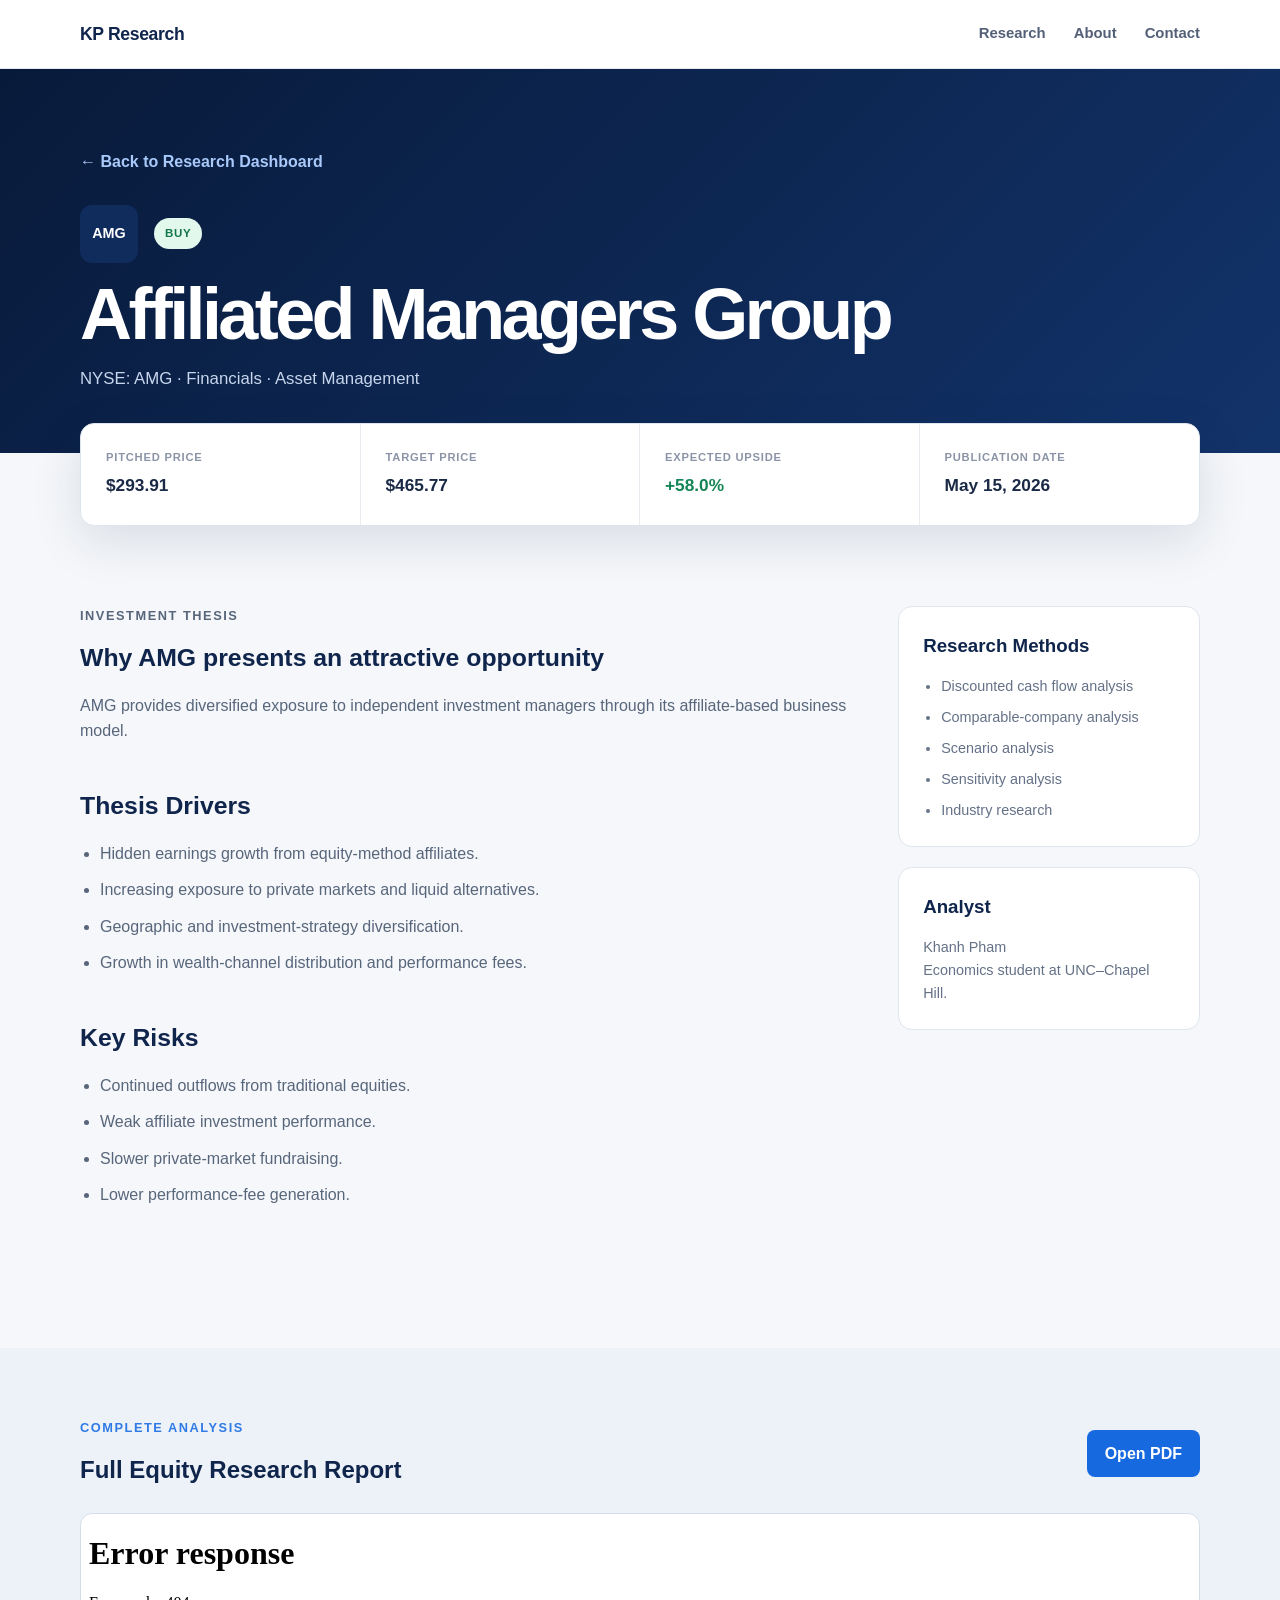
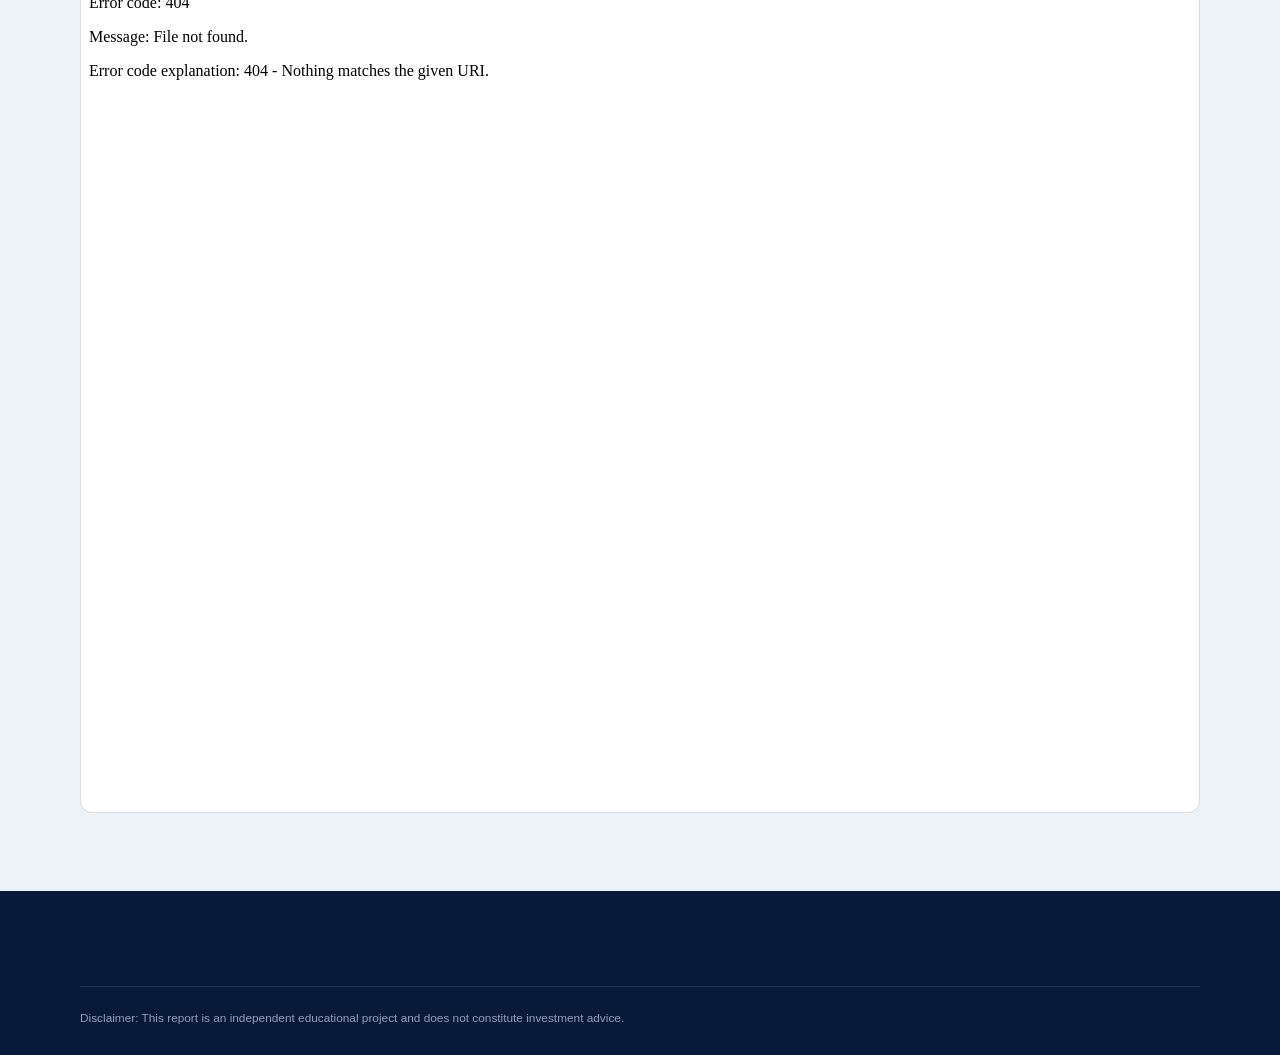
==== reports/amg.html @ aa990ad4 "Create amg.html" ====
<!DOCTYPE html>
<html lang="en">
<head>
    <meta charset="UTF-8">

    <meta
        name="viewport"
        content="width=device-width, initial-scale=1.0"
    >

    <title>AMG Equity Research | Khanh Pham</title>

    <link rel="stylesheet" href="../styles.css">
</head>

<body>
    <header class="site-header">
        <nav class="navbar container">
            <a class="brand" href="../index.html">
                KP Research
            </a>

            <div class="nav-links">
                <a href="../index.html#coverage">Research</a>
                <a href="../index.html#about">About</a>
                <a href="../index.html#contact">Contact</a>
            </div>
        </nav>
    </header>

    <main>
        <section class="report-hero">
            <div class="container">
                <a class="back-link" href="../index.html">
                    ← Back to Research Dashboard
                </a>

                <div class="report-company-line">
                    <div class="ticker-box">AMG</div>
                    <span class="rating buy">BUY</span>
                </div>

                <h1>Affiliated Managers Group</h1>

                <p class="report-subtitle">
                    NYSE: AMG · Financials · Asset Management
                </p>
            </div>
        </section>

        <section class="report-summary">
            <div class="container">
                <div class="summary-panel">
                    <div class="summary-item">
                        <p class="label">Pitched Price</p>
                        <p class="metric">$293.91</p>
                    </div>

                    <div class="summary-item">
                        <p class="label">Target Price</p>
                        <p class="metric">$465.77</p>
                    </div>

                    <div class="summary-item">
                        <p class="label">Expected Upside</p>
                        <p class="metric positive">+58.0%</p>
                    </div>

                    <div class="summary-item">
                        <p class="label">Publication Date</p>
                        <p class="metric">May 15, 2026</p>
                    </div>
                </div>
            </div>
        </section>

        <section class="report-content">
            <div class="container report-layout">
                <div>
                    <section class="report-section">
                        <p class="eyebrow">Investment Thesis</p>
                        <h2>Why AMG presents an attractive opportunity</h2>

                        <p>
                            AMG provides diversified exposure to independent
                            investment managers through its affiliate-based
                            business model.
                        </p>
                    </section>

                    <section class="report-section">
                        <h2>Thesis Drivers</h2>

                        <ul>
                            <li>
                                Hidden earnings growth from equity-method
                                affiliates.
                            </li>

                            <li>
                                Increasing exposure to private markets and
                                liquid alternatives.
                            </li>

                            <li>
                                Geographic and investment-strategy
                                diversification.
                            </li>

                            <li>
                                Growth in wealth-channel distribution and
                                performance fees.
                            </li>
                        </ul>
                    </section>

                    <section class="report-section">
                        <h2>Key Risks</h2>

                        <ul>
                            <li>Continued outflows from traditional equities.</li>
                            <li>Weak affiliate investment performance.</li>
                            <li>Slower private-market fundraising.</li>
                            <li>Lower performance-fee generation.</li>
                        </ul>
                    </section>
                </div>

                <aside>
                    <div class="sidebar-card">
                        <h3>Research Methods</h3>

                        <ul>
                            <li>Discounted cash flow analysis</li>
                            <li>Comparable-company analysis</li>
                            <li>Scenario analysis</li>
                            <li>Sensitivity analysis</li>
                            <li>Industry research</li>
                        </ul>
                    </div>

                    <div class="sidebar-card">
                        <h3>Analyst</h3>
                        <p>Khanh Pham</p>
                        <p>Economics student at UNC–Chapel Hill.</p>
                    </div>
                </aside>
            </div>
        </section>

        <section class="pdf-section">
            <div class="container">
                <div class="pdf-heading">
                    <div>
                        <p class="eyebrow">Complete Analysis</p>
                        <h2>Full Equity Research Report</h2>
                    </div>

                    <a
                        class="download-button"
                        href="../pdfs/AMG_Stock_Pitch.pdf"
                        target="_blank"
                        rel="noopener noreferrer"
                    >
                        Open PDF
                    </a>
                </div>

                <iframe
                    class="pdf-frame"
                    src="../pdfs/AMG_Stock_Pitch.pdf"
                    title="AMG Equity Research Report"
                >
                </iframe>
            </div>
        </section>
    </main>

    <footer class="site-footer">
        <div class="container disclaimer">
            <p>
                Disclaimer: This report is an independent educational
                project and does not constitute investment advice.
            </p>
        </div>
    </footer>
</body>
</html>
---- styles.css ----
/* =========================
   Basic reset
========================= */

* {
    box-sizing: border-box;
    margin: 0;
    padding: 0;
}

html {
    scroll-behavior: smooth;
}

body {
    background: #f5f7fa;
    color: #172033;
    font-family:
        Inter,
        -apple-system,
        BlinkMacSystemFont,
        "Segoe UI",
        sans-serif;
    line-height: 1.6;
}

a {
    color: inherit;
    text-decoration: none;
}

.container {
    width: min(1120px, calc(100% - 40px));
    margin: 0 auto;
}

/* =========================
   Navigation
========================= */

.site-header {
    position: sticky;
    top: 0;
    z-index: 100;
    border-bottom: 1px solid #e4e8ef;
    background: rgba(255, 255, 255, 0.94);
    backdrop-filter: blur(12px);
}

.navbar {
    display: flex;
    align-items: center;
    justify-content: space-between;
    min-height: 68px;
}

.brand {
    color: #10254c;
    font-size: 1.1rem;
    font-weight: 800;
    letter-spacing: -0.02em;
}

.nav-links {
    display: flex;
    gap: 28px;
}

.nav-links a {
    color: #536078;
    font-size: 0.93rem;
    font-weight: 600;
}

.nav-links a:hover {
    color: #1769e0;
}

/* =========================
   Hero
========================= */

.hero {
    padding: 96px 0 72px;
    background:
        radial-gradient(
            circle at top right,
            rgba(39, 111, 232, 0.16),
            transparent 34%
        ),
        linear-gradient(135deg, #081a3a, #102d5e);
    color: white;
}

.hero-content {
    max-width: 900px;
}

.eyebrow {
    margin-bottom: 12px;
    color: #2f7ae5;
    font-size: 0.8rem;
    font-weight: 800;
    letter-spacing: 0.12em;
    text-transform: uppercase;
}

.hero .eyebrow {
    color: #8dbbff;
}

.hero h1 {
    margin-bottom: 18px;
    font-size: clamp(3rem, 7vw, 5.5rem);
    line-height: 1;
    letter-spacing: -0.055em;
}

.hero-description {
    max-width: 720px;
    color: #d6e2f5;
    font-size: 1.2rem;
}

.hero-tags {
    display: flex;
    flex-wrap: wrap;
    gap: 10px;
    margin-top: 30px;
}

.hero-tags span {
    border: 1px solid rgba(255, 255, 255, 0.24);
    border-radius: 999px;
    padding: 8px 14px;
    background: rgba(255, 255, 255, 0.08);
    color: #e7effc;
    font-size: 0.84rem;
}

/* =========================
   Statistics
========================= */

.statistics {
    position: relative;
    margin-top: -28px;
}

.statistics-grid {
    display: grid;
    grid-template-columns: repeat(4, 1fr);
    overflow: hidden;
    border: 1px solid #e3e8f0;
    border-radius: 14px;
    background: white;
    box-shadow: 0 14px 45px rgba(20, 37, 68, 0.1);
}

.stat-card {
    padding: 28px;
    border-right: 1px solid #e8ecf2;
}

.stat-card:last-child {
    border-right: none;
}

.stat-number {
    color: #10254c;
    font-size: 1.65rem;
    font-weight: 800;
}

.stat-label {
    margin-top: 3px;
    color: #6c778c;
    font-size: 0.83rem;
}

/* =========================
   Coverage dashboard
========================= */

.coverage-section {
    padding: 92px 0;
}

.section-heading {
    display: flex;
    align-items: flex-end;
    justify-content: space-between;
    gap: 32px;
    margin-bottom: 35px;
}

.section-heading h2,
.about-section h2 {
    color: #10254c;
    font-size: clamp(2rem, 4vw, 3rem);
    line-height: 1.1;
    letter-spacing: -0.04em;
}

.section-description {
    max-width: 490px;
    color: #68748a;
}

.research-grid {
    display: grid;
    grid-template-columns: repeat(2, 1fr);
    gap: 24px;
}

.research-card {
    display: flex;
    flex-direction: column;
    min-height: 410px;
    overflow: hidden;
    border: 1px solid #dfe5ed;
    border-radius: 16px;
    padding: 28px;
    background: white;
    box-shadow: 0 8px 28px rgba(18, 40, 77, 0.06);
    transition:
        transform 180ms ease,
        box-shadow 180ms ease,
        border-color 180ms ease;
}

.research-card:hover {
    transform: translateY(-5px);
    border-color: #9bbcea;
    box-shadow: 0 18px 46px rgba(18, 40, 77, 0.12);
}

.card-top {
    display: flex;
    align-items: flex-start;
    justify-content: space-between;
    gap: 20px;
}

.company-identity {
    display: flex;
    align-items: center;
    gap: 14px;
}

.ticker-box {
    display: grid;
    width: 58px;
    height: 58px;
    place-items: center;
    border-radius: 12px;
    background: #102c5c;
    color: white;
    font-size: 0.9rem;
    font-weight: 800;
}

.company-name {
    color: #17233a;
    font-size: 1.05rem;
    font-weight: 750;
}

.company-sector {
    margin-top: 3px;
    color: #7a8496;
    font-size: 0.78rem;
}

.rating {
    border-radius: 999px;
    padding: 6px 11px;
    font-size: 0.72rem;
    font-weight: 850;
    letter-spacing: 0.06em;
}

.buy {
    background: #e2f8ed;
    color: #13764a;
}

.hold {
    background: #fff3d2;
    color: #8a6300;
}

.sell {
    background: #ffe5e4;
    color: #a02924;
}

.card-thesis {
    flex: 1;
    margin-top: 32px;
}

.card-thesis p:last-child {
    margin-top: 8px;
    color: #4f5d73;
}

.label {
    color: #8a94a6;
    font-size: 0.7rem;
    font-weight: 750;
    letter-spacing: 0.07em;
    text-transform: uppercase;
}

.valuation-grid {
    display: grid;
    grid-template-columns: repeat(3, 1fr);
    gap: 18px;
    margin-top: 28px;
    padding: 22px 0;
    border-top: 1px solid #edf0f4;
    border-bottom: 1px solid #edf0f4;
}

.metric {
    margin-top: 5px;
    color: #1a2945;
    font-size: 1.08rem;
    font-weight: 800;
}

.positive {
    color: #148554;
}

.card-footer {
    display: flex;
    align-items: center;
    justify-content: space-between;
    margin-top: 20px;
    color: #8a94a6;
    font-size: 0.78rem;
}

.view-report {
    color: #1769e0;
    font-weight: 750;
}

/* =========================
   About and footer
========================= */

.about-section {
    padding: 82px 0;
    background: white;
}

.about-grid {
    display: grid;
    grid-template-columns: 0.9fr 1.1fr;
    gap: 80px;
}

.about-copy {
    color: #5b687d;
    font-size: 1.05rem;
}

.about-copy p + p {
    margin-top: 20px;
}

.site-footer {
    padding: 55px 0 28px;
    background: #081a3a;
    color: #cbd8ec;
}

.footer-content {
    display: flex;
    justify-content: space-between;
    gap: 30px;
}

.footer-title {
    color: white;
    font-size: 1.1rem;
    font-weight: 800;
}

.footer-links {
    display: flex;
    flex-wrap: wrap;
    gap: 22px;
}

.footer-links a:hover {
    color: white;
}

.disclaimer {
    margin-top: 40px;
    padding-top: 22px;
    border-top: 1px solid rgba(255, 255, 255, 0.12);
    color: #8fa0ba;
    font-size: 0.74rem;
}

/* =========================
   Company report pages
========================= */

.report-hero {
    padding: 80px 0 60px;
    background: linear-gradient(135deg, #081a3a, #12336a);
    color: white;
}

.back-link {
    display: inline-block;
    margin-bottom: 30px;
    color: #a9c9fa;
    font-weight: 650;
}

.report-company-line {
    display: flex;
    align-items: center;
    gap: 16px;
}

.report-hero h1 {
    margin-top: 14px;
    font-size: clamp(2.4rem, 6vw, 4.5rem);
    line-height: 1.05;
    letter-spacing: -0.05em;
}

.report-subtitle {
    margin-top: 14px;
    color: #c7d6ed;
    font-size: 1.05rem;
}

.report-summary {
    position: relative;
    margin-top: -30px;
}

.summary-panel {
    display: grid;
    grid-template-columns: repeat(4, 1fr);
    overflow: hidden;
    border: 1px solid #dfe5ed;
    border-radius: 14px;
    background: white;
    box-shadow: 0 15px 50px rgba(18, 40, 77, 0.12);
}

.summary-item {
    padding: 25px;
    border-right: 1px solid #e8ecf1;
}

.summary-item:last-child {
    border-right: none;
}

.report-content {
    padding: 80px 0;
}

.report-layout {
    display: grid;
    grid-template-columns: minmax(0, 1.8fr) minmax(260px, 0.7fr);
    gap: 42px;
}

.report-section {
    margin-bottom: 42px;
}

.report-section h2 {
    margin-bottom: 15px;
    color: #10254c;
    font-size: 1.55rem;
}

.report-section p {
    color: #58667b;
}

.report-section ul {
    padding-left: 20px;
    color: #58667b;
}

.report-section li + li {
    margin-top: 11px;
}

.sidebar-card {
    margin-bottom: 20px;
    border: 1px solid #e0e5ed;
    border-radius: 14px;
    padding: 24px;
    background: white;
}

.sidebar-card h3 {
    margin-bottom: 14px;
    color: #10254c;
}

.sidebar-card p,
.sidebar-card li {
    color: #647187;
    font-size: 0.9rem;
}

.sidebar-card ul {
    padding-left: 18px;
}

.sidebar-card li + li {
    margin-top: 8px;
}

.pdf-section {
    margin-top: 18px;
    padding: 70px 0;
    background: #edf2f8;
}

.pdf-heading {
    display: flex;
    align-items: center;
    justify-content: space-between;
    gap: 20px;
    margin-bottom: 24px;
}

.pdf-heading h2 {
    color: #10254c;
}

.download-button {
    display: inline-flex;
    align-items: center;
    justify-content: center;
    border-radius: 8px;
    padding: 11px 18px;
    background: #1769e0;
    color: white;
    font-weight: 750;
}

.download-button:hover {
    background: #1058bf;
}

.pdf-frame {
    width: 100%;
    height: 900px;
    border: 1px solid #d6dde8;
    border-radius: 12px;
    background: white;
}

/* =========================
   Mobile responsiveness
========================= */

@media (max-width: 850px) {
    .statistics-grid {
        grid-template-columns: repeat(2, 1fr);
    }

    .stat-card:nth-child(2) {
        border-right: none;
    }

    .stat-card:nth-child(-n + 2) {
        border-bottom: 1px solid #e8ecf2;
    }

    .research-grid,
    .about-grid,
    .report-layout {
        grid-template-columns: 1fr;
    }

    .section-heading {
        align-items: flex-start;
        flex-direction: column;
    }

    .summary-panel {
        grid-template-columns: repeat(2, 1fr);
    }

    .summary-item:nth-child(2) {
        border-right: none;
    }

    .summary-item:nth-child(-n + 2) {
        border-bottom: 1px solid #e8ecf1;
    }
}

@media (max-width: 600px) {
    .container {
        width: min(100% - 26px, 1120px);
    }

    .nav-links {
        display: none;
    }

    .hero {
        padding: 75px 0 60px;
    }

    .statistics-grid,
    .summary-panel {
        grid-template-columns: 1fr;
    }

    .stat-card,
    .summary-item {
        border-right: none;
        border-bottom: 1px solid #e8ecf1;
    }

    .stat-card:last-child,
    .summary-item:last-child {
        border-bottom: none;
    }

    .valuation-grid {
        grid-template-columns: 1fr;
    }

    .research-card {
        padding: 22px;
    }

    .card-top,
    .footer-content,
    .pdf-heading {
        align-items: flex-start;
        flex-direction: column;
    }

    .pdf-frame {
        height: 620px;
    }
}
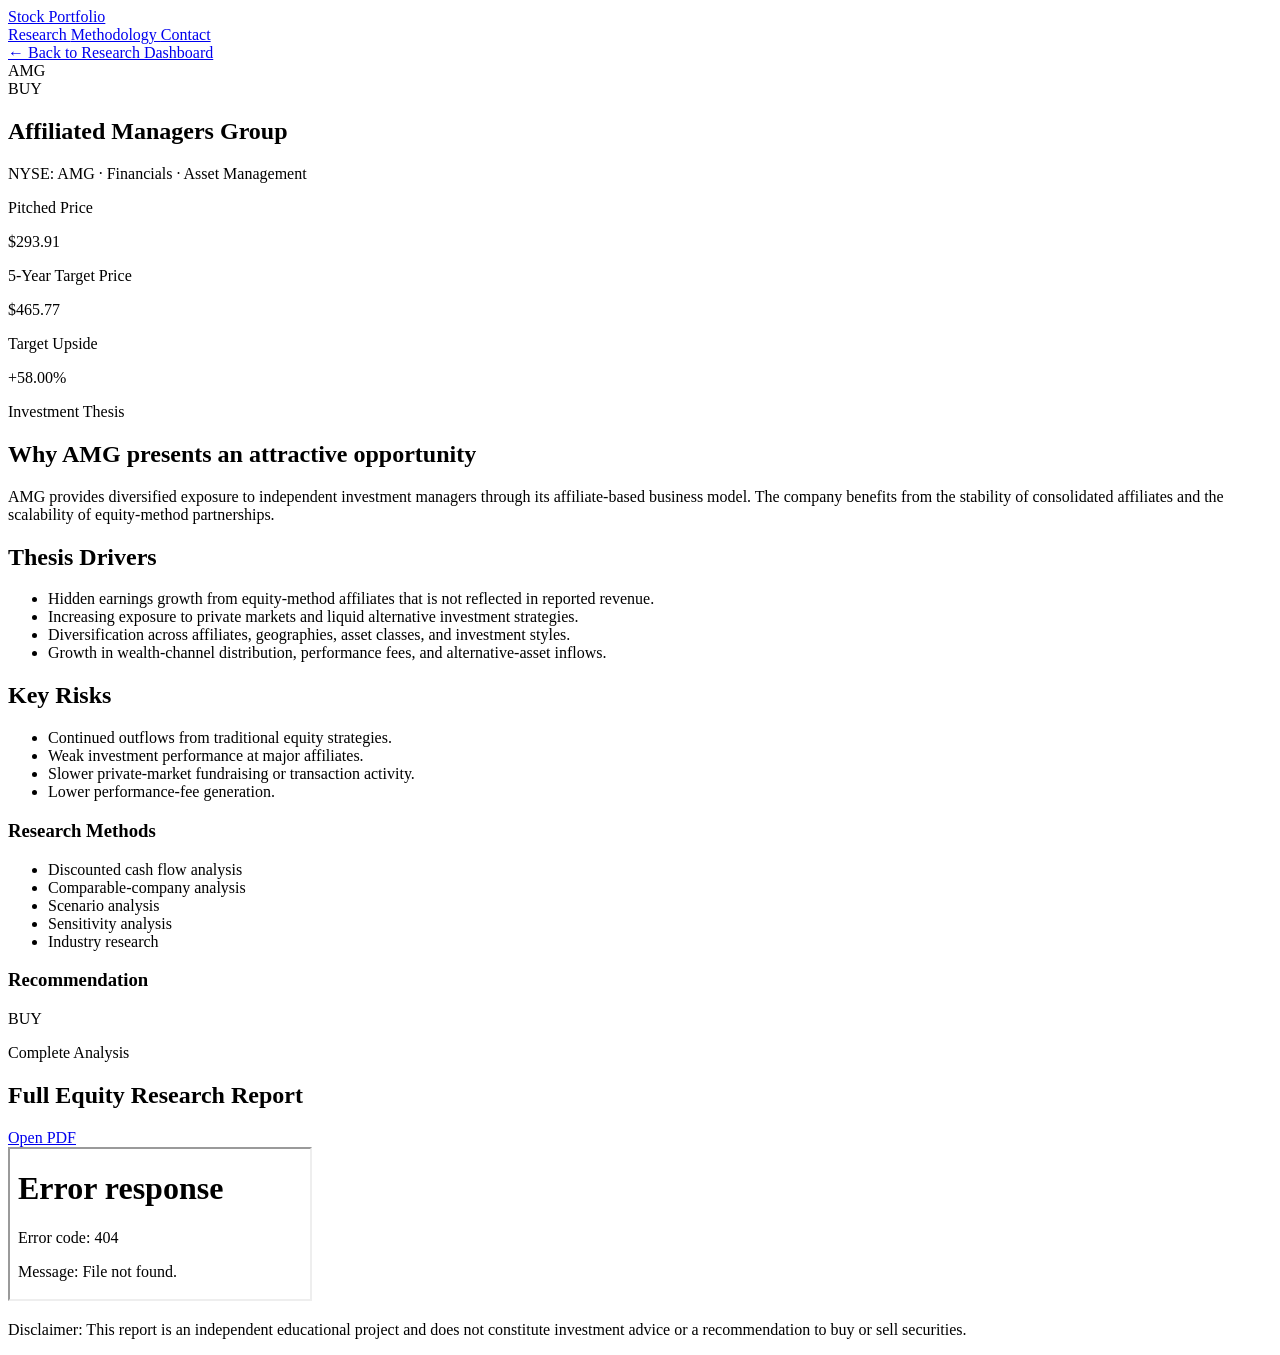
==== commit 54d8e24a: "Update amg.html" ====
--- a/reports/amg.html
+++ b/reports/amg.html
@@ -8,22 +8,41 @@
         content="width=device-width, initial-scale=1.0"
     >
 
-    <title>AMG Equity Research | Khanh Pham</title>
-
-    <link rel="stylesheet" href="../styles.css">
+    <meta
+        name="description"
+        content="Affiliated Managers Group equity research report."
+    >
+
+    <title>AMG Equity Research | Stock Portfolio</title>
+
+    <link
+        rel="stylesheet"
+        href="/stock-portfolio/styles.css?v=5"
+    >
 </head>
 
 <body>
     <header class="site-header">
         <nav class="navbar container">
-            <a class="brand" href="../index.html">
-                KP Research
+            <a
+                class="brand"
+                href="/stock-portfolio/"
+            >
+                Stock Portfolio
             </a>
 
             <div class="nav-links">
-                <a href="../index.html#coverage">Research</a>
-                <a href="../index.html#about">About</a>
-                <a href="../index.html#contact">Contact</a>
+                <a href="/stock-portfolio/#coverage">
+                    Research
+                </a>
+
+                <a href="/stock-portfolio/#methodology">
+                    Methodology
+                </a>
+
+                <a href="/stock-portfolio/#contact">
+                    Contact
+                </a>
             </div>
         </nav>
     </header>
@@ -31,16 +50,26 @@
     <main>
         <section class="report-hero">
             <div class="container">
-                <a class="back-link" href="../index.html">
+                <a
+                    class="back-link"
+                    href="/stock-portfolio/"
+                >
                     ← Back to Research Dashboard
                 </a>
 
                 <div class="report-company-line">
-                    <div class="ticker-box">AMG</div>
-                    <span class="rating buy">BUY</span>
-                </div>
-
-                <h1>Affiliated Managers Group</h1>
+                    <div class="ticker-box">
+                        AMG
+                    </div>
+
+                    <span class="rating buy">
+                        BUY
+                    </span>
+                </div>
+
+                <h1>
+                    Affiliated Managers Group
+                </h1>
 
                 <p class="report-subtitle">
                     NYSE: AMG · Financials · Asset Management
@@ -52,23 +81,33 @@
             <div class="container">
                 <div class="summary-panel">
                     <div class="summary-item">
-                        <p class="label">Pitched Price</p>
-                        <p class="metric">$293.91</p>
+                        <p class="label">
+                            Pitched Price
+                        </p>
+
+                        <p class="metric">
+                            $293.91
+                        </p>
                     </div>
 
                     <div class="summary-item">
-                        <p class="label">Target Price</p>
-                        <p class="metric">$465.77</p>
+                        <p class="label">
+                            5-Year Target Price
+                        </p>
+
+                        <p class="metric">
+                            $465.77
+                        </p>
                     </div>
 
                     <div class="summary-item">
-                        <p class="label">Expected Upside</p>
-                        <p class="metric positive">+58.0%</p>
-                    </div>
-
-                    <div class="summary-item">
-                        <p class="label">Publication Date</p>
-                        <p class="metric">May 15, 2026</p>
+                        <p class="label">
+                            Target Upside
+                        </p>
+
+                        <p class="metric positive">
+                            +58.00%
+                        </p>
                     </div>
                 </div>
             </div>
@@ -78,57 +117,87 @@
             <div class="container report-layout">
                 <div>
                     <section class="report-section">
-                        <p class="eyebrow">Investment Thesis</p>
-                        <h2>Why AMG presents an attractive opportunity</h2>
+                        <p class="eyebrow">
+                            Investment Thesis
+                        </p>
+
+                        <h2>
+                            Why AMG presents an attractive opportunity
+                        </h2>
 
                         <p>
                             AMG provides diversified exposure to independent
                             investment managers through its affiliate-based
-                            business model.
+                            business model. The company benefits from the
+                            stability of consolidated affiliates and the
+                            scalability of equity-method partnerships.
                         </p>
                     </section>
 
                     <section class="report-section">
-                        <h2>Thesis Drivers</h2>
+                        <h2>
+                            Thesis Drivers
+                        </h2>
 
                         <ul>
                             <li>
                                 Hidden earnings growth from equity-method
-                                affiliates.
+                                affiliates that is not reflected in reported
+                                revenue.
                             </li>
 
                             <li>
                                 Increasing exposure to private markets and
-                                liquid alternatives.
-                            </li>
-
-                            <li>
-                                Geographic and investment-strategy
-                                diversification.
-                            </li>
-
-                            <li>
-                                Growth in wealth-channel distribution and
-                                performance fees.
+                                liquid alternative investment strategies.
+                            </li>
+
+                            <li>
+                                Diversification across affiliates,
+                                geographies, asset classes, and investment
+                                styles.
+                            </li>
+
+                            <li>
+                                Growth in wealth-channel distribution,
+                                performance fees, and alternative-asset
+                                inflows.
                             </li>
                         </ul>
                     </section>
 
                     <section class="report-section">
-                        <h2>Key Risks</h2>
+                        <h2>
+                            Key Risks
+                        </h2>
 
                         <ul>
-                            <li>Continued outflows from traditional equities.</li>
-                            <li>Weak affiliate investment performance.</li>
-                            <li>Slower private-market fundraising.</li>
-                            <li>Lower performance-fee generation.</li>
+                            <li>
+                                Continued outflows from traditional equity
+                                strategies.
+                            </li>
+
+                            <li>
+                                Weak investment performance at major
+                                affiliates.
+                            </li>
+
+                            <li>
+                                Slower private-market fundraising or
+                                transaction activity.
+                            </li>
+
+                            <li>
+                                Lower performance-fee generation.
+                            </li>
                         </ul>
                     </section>
                 </div>
 
                 <aside>
                     <div class="sidebar-card">
-                        <h3>Research Methods</h3>
+                        <h3>
+                            Research Methods
+                        </h3>
 
                         <ul>
                             <li>Discounted cash flow analysis</li>
@@ -140,9 +209,13 @@
                     </div>
 
                     <div class="sidebar-card">
-                        <h3>Analyst</h3>
-                        <p>Khanh Pham</p>
-                        <p>Economics student at UNC–Chapel Hill.</p>
+                        <h3>
+                            Recommendation
+                        </h3>
+
+                        <p>
+                            BUY
+                        </p>
                     </div>
                 </aside>
             </div>
@@ -152,13 +225,18 @@
             <div class="container">
                 <div class="pdf-heading">
                     <div>
-                        <p class="eyebrow">Complete Analysis</p>
-                        <h2>Full Equity Research Report</h2>
+                        <p class="eyebrow">
+                            Complete Analysis
+                        </p>
+
+                        <h2>
+                            Full Equity Research Report
+                        </h2>
                     </div>
 
                     <a
                         class="download-button"
-                        href="../pdfs/AMG_Stock_Pitch.pdf"
+                        href="/stock-portfolio/pdfs/AMG_Report.pdf"
                         target="_blank"
                         rel="noopener noreferrer"
                     >
@@ -168,10 +246,9 @@
 
                 <iframe
                     class="pdf-frame"
-                    src="../pdfs/AMG_Stock_Pitch.pdf"
+                    src="/stock-portfolio/pdfs/AMG_Report.pdf"
                     title="AMG Equity Research Report"
-                >
-                </iframe>
+                ></iframe>
             </div>
         </section>
     </main>
@@ -180,7 +257,8 @@
         <div class="container disclaimer">
             <p>
                 Disclaimer: This report is an independent educational
-                project and does not constitute investment advice.
+                project and does not constitute investment advice or a
+                recommendation to buy or sell securities.
             </p>
         </div>
     </footer>
